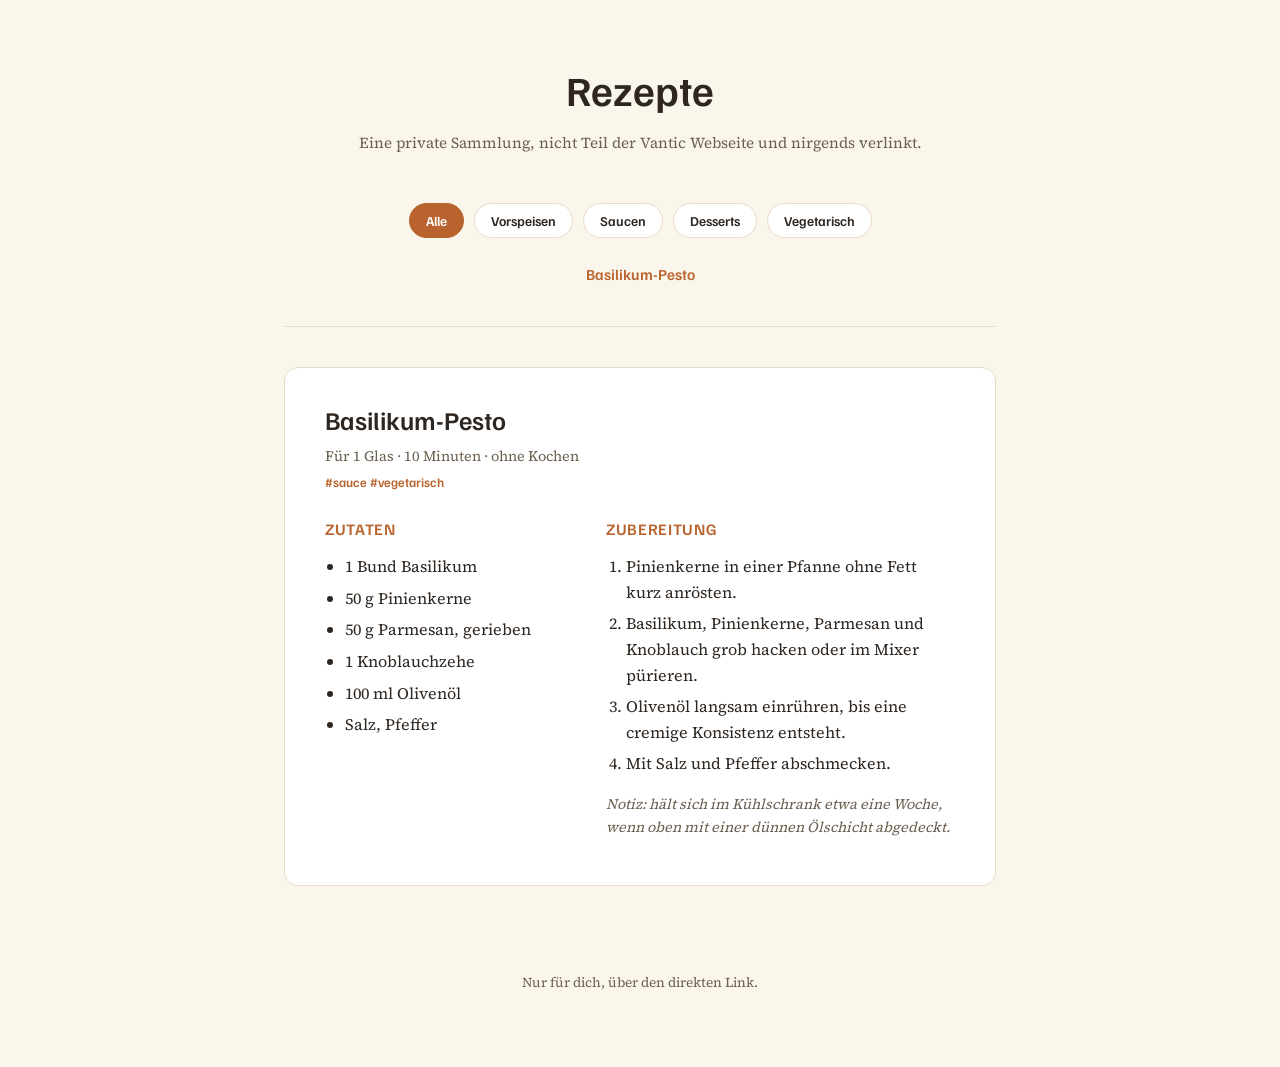
==== site/rezepte/index.html @ f7b03d7f "Add files via upload" ====
<!doctype html>
<html lang="de-CH">
<head>
<meta charset="utf-8">
<meta name="viewport" content="width=device-width, initial-scale=1">
<meta name="robots" content="noindex, nofollow">
<title>Rezepte</title>
<link rel="stylesheet" href="rezepte.css">
</head>
<body>

<header class="wrap kopf">
  <h1>Rezepte</h1>
  <p class="kopf-text">Eine private Sammlung, nicht Teil der Vantic Webseite und nirgends verlinkt.</p>
</header>

<main class="wrap">

  <!--
    Filter: Kategorien sind fest auf vorspeise, sauce, dessert, vegetarisch eingestellt.
    Ein Rezept wird nur angezeigt, wenn es ALLE aktiven Filter als Hashtag trägt.
  -->
  <div class="filter" role="group" aria-label="Rezepte filtern">
    <button type="button" class="filter-btn is-active" data-filter="alle">Alle</button>
    <button type="button" class="filter-btn" data-filter="vorspeise">Vorspeisen</button>
    <button type="button" class="filter-btn" data-filter="sauce">Saucen</button>
    <button type="button" class="filter-btn" data-filter="dessert">Desserts</button>
    <button type="button" class="filter-btn" data-filter="vegetarisch">Vegetarisch</button>
  </div>

  <nav class="inhalt" aria-label="Rezeptübersicht">
    <a href="#basilikum-pesto">Basilikum-Pesto</a>
  </nav>

  <p class="keine-treffer" hidden>Kein Rezept mit dieser Kombination von Filtern.</p>

  <!--
    Neues Rezept hinzufügen:
    1. Diesen ganzen <article class="rezept" id="..."> Block kopieren.
    2. id, Titel, Angaben, Zutaten und Schritte anpassen.
    3. data-tags mit den passenden Kategorien setzen (vorspeise, sauce, dessert, vegetarisch,
       mehrere durch Leerzeichen getrennt, z. B. data-tags="sauce vegetarisch").
    4. Die gleichen Hashtags im <p class="hashtags"> darunter aufführen, z. B. #sauce #vegetarisch.
    5. Oben in der <nav class="inhalt"> einen Link mit #id und Titel ergänzen.
    Hinweis für den Rezept-Skill: Kategorien bitte aus dieser festen Liste wählen
    (vorspeise, sauce, dessert, vegetarisch), damit die Filter greifen. Ein Rezept kann
    auch mehrere Hashtags gleichzeitig haben.
  -->

  <article class="rezept" id="basilikum-pesto" data-tags="sauce vegetarisch">
    <h2>Basilikum-Pesto</h2>
    <p class="angaben">Für 1 Glas &middot; 10 Minuten &middot; ohne Kochen</p>
    <p class="hashtags">#sauce #vegetarisch</p>

    <div class="rezept-grid">
      <div class="zutaten">
        <h3>Zutaten</h3>
        <ul>
          <li>1 Bund Basilikum</li>
          <li>50 g Pinienkerne</li>
          <li>50 g Parmesan, gerieben</li>
          <li>1 Knoblauchzehe</li>
          <li>100 ml Olivenöl</li>
          <li>Salz, Pfeffer</li>
        </ul>
      </div>
      <div class="zubereitung">
        <h3>Zubereitung</h3>
        <ol>
          <li>Pinienkerne in einer Pfanne ohne Fett kurz anrösten.</li>
          <li>Basilikum, Pinienkerne, Parmesan und Knoblauch grob hacken oder im Mixer pürieren.</li>
          <li>Olivenöl langsam einrühren, bis eine cremige Konsistenz entsteht.</li>
          <li>Mit Salz und Pfeffer abschmecken.</li>
        </ol>
        <p class="notiz">Notiz: hält sich im Kühlschrank etwa eine Woche, wenn oben mit einer dünnen Ölschicht abgedeckt.</p>
      </div>
    </div>
  </article>

</main>

<footer class="wrap fuss">
  <p>Nur für dich, über den direkten Link.</p>
</footer>

<script>
(function () {
  var buttons = Array.prototype.slice.call(document.querySelectorAll('.filter-btn'));
  var rezepte = Array.prototype.slice.call(document.querySelectorAll('.rezept'));
  var keineTreffer = document.querySelector('.keine-treffer');
  var aktiv = [];

  function anwenden() {
    var sichtbar = 0;
    rezepte.forEach(function (r) {
      var tags = (r.getAttribute('data-tags') || '').split(/\s+/);
      var passt = aktiv.every(function (f) { return tags.indexOf(f) !== -1; });
      r.hidden = !passt;
      if (passt) sichtbar++;
    });
    keineTreffer.hidden = sichtbar !== 0;
  }

  buttons.forEach(function (btn) {
    btn.addEventListener('click', function () {
      var f = btn.getAttribute('data-filter');
      if (f === 'alle') {
        aktiv = [];
        buttons.forEach(function (b) { b.classList.remove('is-active'); });
        btn.classList.add('is-active');
      } else {
        document.querySelector('[data-filter="alle"]').classList.remove('is-active');
        var i = aktiv.indexOf(f);
        if (i === -1) { aktiv.push(f); btn.classList.add('is-active'); }
        else { aktiv.splice(i, 1); btn.classList.remove('is-active'); }
        if (aktiv.length === 0) document.querySelector('[data-filter="alle"]').classList.add('is-active');
      }
      anwenden();
    });
  });
})();
</script>

</body>
</html>
---- site/rezepte/rezepte.css ----
@font-face { font-family: 'Familjen Grotesk'; font-weight: 600; font-style: normal; font-display: swap; src: url('../assets/fonts/familjen-grotesk-latin-600-normal.woff2') format('woff2'); }
@font-face { font-family: 'Source Serif 4'; font-weight: 400; font-style: normal; font-display: swap; src: url('../assets/fonts/source-serif-4-latin-400-normal.woff2') format('woff2'); }
@font-face { font-family: 'Source Serif 4'; font-weight: 600; font-style: normal; font-display: swap; src: url('../assets/fonts/source-serif-4-latin-600-normal.woff2') format('woff2'); }

:root {
  --papier: #FBF6EC;
  --karte: #FFFFFF;
  --tinte: #2E2620;
  --gedaempft: #6B5F4F;
  --akzent: #B9642E;
  --linie: #E7DCC7;
  --sans: 'Familjen Grotesk', 'Helvetica Neue', Arial, sans-serif;
  --serif: 'Source Serif 4', Georgia, serif;
}

* { box-sizing: border-box; }
body { margin: 0; background: var(--papier); color: var(--tinte); font-family: var(--serif); line-height: 1.6; }
.wrap { max-width: 760px; margin: 0 auto; padding: 0 24px; }

.kopf { padding: 56px 24px 24px; text-align: center; }
.kopf h1 { font-family: var(--sans); font-weight: 600; font-size: clamp(2rem, 5vw, 2.6rem); margin: 0 0 8px; }
.kopf-text { color: var(--gedaempft); margin: 0; font-size: 0.95rem; }

.filter { display: flex; flex-wrap: wrap; gap: 10px; justify-content: center; padding: 24px 0 4px; }
.filter-btn { font-family: var(--sans); font-weight: 600; font-size: 0.85rem; color: var(--tinte); background: var(--karte); border: 1px solid var(--linie); border-radius: 999px; padding: 8px 16px; cursor: pointer; transition: background 0.15s, color 0.15s, border-color 0.15s; }
.filter-btn:hover { border-color: var(--akzent); }
.filter-btn.is-active { background: var(--akzent); border-color: var(--akzent); color: var(--karte); }

.inhalt { display: flex; flex-wrap: wrap; gap: 10px 18px; justify-content: center; padding: 20px 0 40px; border-bottom: 1px solid var(--linie); margin-bottom: 40px; }
.inhalt a { font-family: var(--sans); font-weight: 600; color: var(--akzent); text-decoration: none; font-size: 0.95rem; }
.inhalt a:hover { text-decoration: underline; }

.keine-treffer { text-align: center; color: var(--gedaempft); font-style: italic; margin-bottom: 40px; }

.rezept { background: var(--karte); border: 1px solid var(--linie); border-radius: 14px; padding: 32px clamp(20px, 5vw, 40px); margin-bottom: 32px; scroll-margin-top: 24px; }
.rezept h2 { font-family: var(--sans); font-weight: 600; font-size: 1.6rem; margin: 0 0 4px; }
.angaben { color: var(--gedaempft); font-size: 0.9rem; margin: 0 0 4px; }
.hashtags { color: var(--akzent); font-family: var(--sans); font-weight: 600; font-size: 0.8rem; margin: 0 0 24px; }

.rezept-grid { display: grid; grid-template-columns: 1fr 1.4fr; gap: 32px; }
@media (max-width: 640px) { .rezept-grid { grid-template-columns: 1fr; gap: 20px; } }

.rezept h3 { font-family: var(--sans); font-weight: 600; font-size: 1rem; text-transform: uppercase; letter-spacing: 0.04em; color: var(--akzent); margin: 0 0 12px; }
.zutaten ul, .zubereitung ol { margin: 0; padding-left: 20px; }
.zutaten li, .zubereitung li { margin-bottom: 6px; }
.notiz { margin-top: 16px; font-size: 0.9rem; color: var(--gedaempft); font-style: italic; }

.fuss { text-align: center; padding: 40px 24px 60px; color: var(--gedaempft); font-size: 0.85rem; }
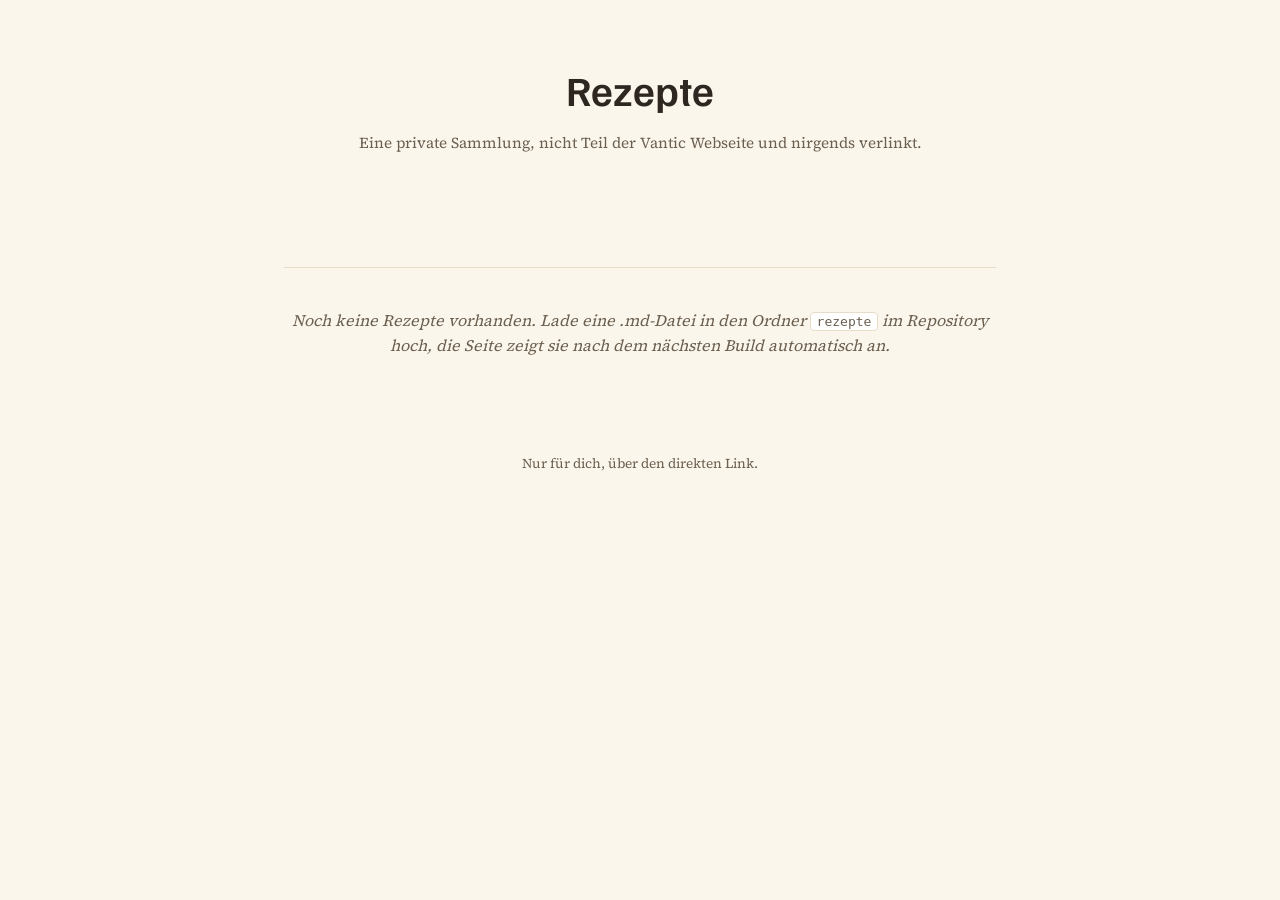
==== commit 4b142eeb: "Add files via upload" ====
--- a/site/rezepte/index.html
+++ b/site/rezepte/index.html
@@ -15,111 +15,18 @@
 </header>
 
 <main class="wrap">
-
-  <!--
-    Filter: Kategorien sind fest auf vorspeise, sauce, dessert, vegetarisch eingestellt.
-    Ein Rezept wird nur angezeigt, wenn es ALLE aktiven Filter als Hashtag trägt.
-  -->
-  <div class="filter" role="group" aria-label="Rezepte filtern">
-    <button type="button" class="filter-btn is-active" data-filter="alle">Alle</button>
-    <button type="button" class="filter-btn" data-filter="vorspeise">Vorspeisen</button>
-    <button type="button" class="filter-btn" data-filter="sauce">Saucen</button>
-    <button type="button" class="filter-btn" data-filter="dessert">Desserts</button>
-    <button type="button" class="filter-btn" data-filter="vegetarisch">Vegetarisch</button>
-  </div>
-
-  <nav class="inhalt" aria-label="Rezeptübersicht">
-    <a href="#basilikum-pesto">Basilikum-Pesto</a>
-  </nav>
-
-  <p class="keine-treffer" hidden>Kein Rezept mit dieser Kombination von Filtern.</p>
-
-  <!--
-    Neues Rezept hinzufügen:
-    1. Diesen ganzen <article class="rezept" id="..."> Block kopieren.
-    2. id, Titel, Angaben, Zutaten und Schritte anpassen.
-    3. data-tags mit den passenden Kategorien setzen (vorspeise, sauce, dessert, vegetarisch,
-       mehrere durch Leerzeichen getrennt, z. B. data-tags="sauce vegetarisch").
-    4. Die gleichen Hashtags im <p class="hashtags"> darunter aufführen, z. B. #sauce #vegetarisch.
-    5. Oben in der <nav class="inhalt"> einen Link mit #id und Titel ergänzen.
-    Hinweis für den Rezept-Skill: Kategorien bitte aus dieser festen Liste wählen
-    (vorspeise, sauce, dessert, vegetarisch), damit die Filter greifen. Ein Rezept kann
-    auch mehrere Hashtags gleichzeitig haben.
-  -->
-
-  <article class="rezept" id="basilikum-pesto" data-tags="sauce vegetarisch">
-    <h2>Basilikum-Pesto</h2>
-    <p class="angaben">Für 1 Glas &middot; 10 Minuten &middot; ohne Kochen</p>
-    <p class="hashtags">#sauce #vegetarisch</p>
-
-    <div class="rezept-grid">
-      <div class="zutaten">
-        <h3>Zutaten</h3>
-        <ul>
-          <li>1 Bund Basilikum</li>
-          <li>50 g Pinienkerne</li>
-          <li>50 g Parmesan, gerieben</li>
-          <li>1 Knoblauchzehe</li>
-          <li>100 ml Olivenöl</li>
-          <li>Salz, Pfeffer</li>
-        </ul>
-      </div>
-      <div class="zubereitung">
-        <h3>Zubereitung</h3>
-        <ol>
-          <li>Pinienkerne in einer Pfanne ohne Fett kurz anrösten.</li>
-          <li>Basilikum, Pinienkerne, Parmesan und Knoblauch grob hacken oder im Mixer pürieren.</li>
-          <li>Olivenöl langsam einrühren, bis eine cremige Konsistenz entsteht.</li>
-          <li>Mit Salz und Pfeffer abschmecken.</li>
-        </ol>
-        <p class="notiz">Notiz: hält sich im Kühlschrank etwa eine Woche, wenn oben mit einer dünnen Ölschicht abgedeckt.</p>
-      </div>
-    </div>
-  </article>
-
+  <div class="filter" id="filter" role="group" aria-label="Rezepte filtern" hidden></div>
+  <nav class="inhalt" id="inhalt" aria-label="Rezeptübersicht" hidden></nav>
+  <p class="hinweis" id="leer" hidden>Noch keine Rezepte vorhanden. Lade eine .md-Datei in den Ordner <code>rezepte</code> im Repository hoch, die Seite zeigt sie nach dem nächsten Build automatisch an.</p>
+  <p class="hinweis" id="keine-treffer" hidden>Kein Rezept mit dieser Kombination von Filtern.</p>
+  <div id="rezepte-liste"></div>
 </main>
 
 <footer class="wrap fuss">
   <p>Nur für dich, über den direkten Link.</p>
 </footer>
 
-<script>
-(function () {
-  var buttons = Array.prototype.slice.call(document.querySelectorAll('.filter-btn'));
-  var rezepte = Array.prototype.slice.call(document.querySelectorAll('.rezept'));
-  var keineTreffer = document.querySelector('.keine-treffer');
-  var aktiv = [];
-
-  function anwenden() {
-    var sichtbar = 0;
-    rezepte.forEach(function (r) {
-      var tags = (r.getAttribute('data-tags') || '').split(/\s+/);
-      var passt = aktiv.every(function (f) { return tags.indexOf(f) !== -1; });
-      r.hidden = !passt;
-      if (passt) sichtbar++;
-    });
-    keineTreffer.hidden = sichtbar !== 0;
-  }
-
-  buttons.forEach(function (btn) {
-    btn.addEventListener('click', function () {
-      var f = btn.getAttribute('data-filter');
-      if (f === 'alle') {
-        aktiv = [];
-        buttons.forEach(function (b) { b.classList.remove('is-active'); });
-        btn.classList.add('is-active');
-      } else {
-        document.querySelector('[data-filter="alle"]').classList.remove('is-active');
-        var i = aktiv.indexOf(f);
-        if (i === -1) { aktiv.push(f); btn.classList.add('is-active'); }
-        else { aktiv.splice(i, 1); btn.classList.remove('is-active'); }
-        if (aktiv.length === 0) document.querySelector('[data-filter="alle"]').classList.add('is-active');
-      }
-      anwenden();
-    });
-  });
-})();
-</script>
+<script src="rezepte.js"></script>
 
 </body>
 </html>
--- a/site/rezepte/rezepte.css
+++ b/site/rezepte/rezepte.css
@@ -30,7 +30,8 @@
 .inhalt a { font-family: var(--sans); font-weight: 600; color: var(--akzent); text-decoration: none; font-size: 0.95rem; }
 .inhalt a:hover { text-decoration: underline; }
 
-.keine-treffer { text-align: center; color: var(--gedaempft); font-style: italic; margin-bottom: 40px; }
+.keine-treffer, .hinweis { text-align: center; color: var(--gedaempft); font-style: italic; margin-bottom: 40px; }
+.hinweis code { font-style: normal; background: var(--karte); border: 1px solid var(--linie); border-radius: 4px; padding: 1px 6px; }
 
 .rezept { background: var(--karte); border: 1px solid var(--linie); border-radius: 14px; padding: 32px clamp(20px, 5vw, 40px); margin-bottom: 32px; scroll-margin-top: 24px; }
 .rezept h2 { font-family: var(--sans); font-weight: 600; font-size: 1.6rem; margin: 0 0 4px; }
@@ -41,6 +42,8 @@
 @media (max-width: 640px) { .rezept-grid { grid-template-columns: 1fr; gap: 20px; } }
 
 .rezept h3 { font-family: var(--sans); font-weight: 600; font-size: 1rem; text-transform: uppercase; letter-spacing: 0.04em; color: var(--akzent); margin: 0 0 12px; }
+.zutaten h4, .zubereitung h4 { font-family: var(--sans); font-weight: 600; font-size: 0.92rem; color: var(--tinte); margin: 16px 0 6px; }
+.zutaten h4:first-child, .zubereitung h4:first-child { margin-top: 0; }
 .zutaten ul, .zubereitung ol { margin: 0; padding-left: 20px; }
 .zutaten li, .zubereitung li { margin-bottom: 6px; }
 .notiz { margin-top: 16px; font-size: 0.9rem; color: var(--gedaempft); font-style: italic; }
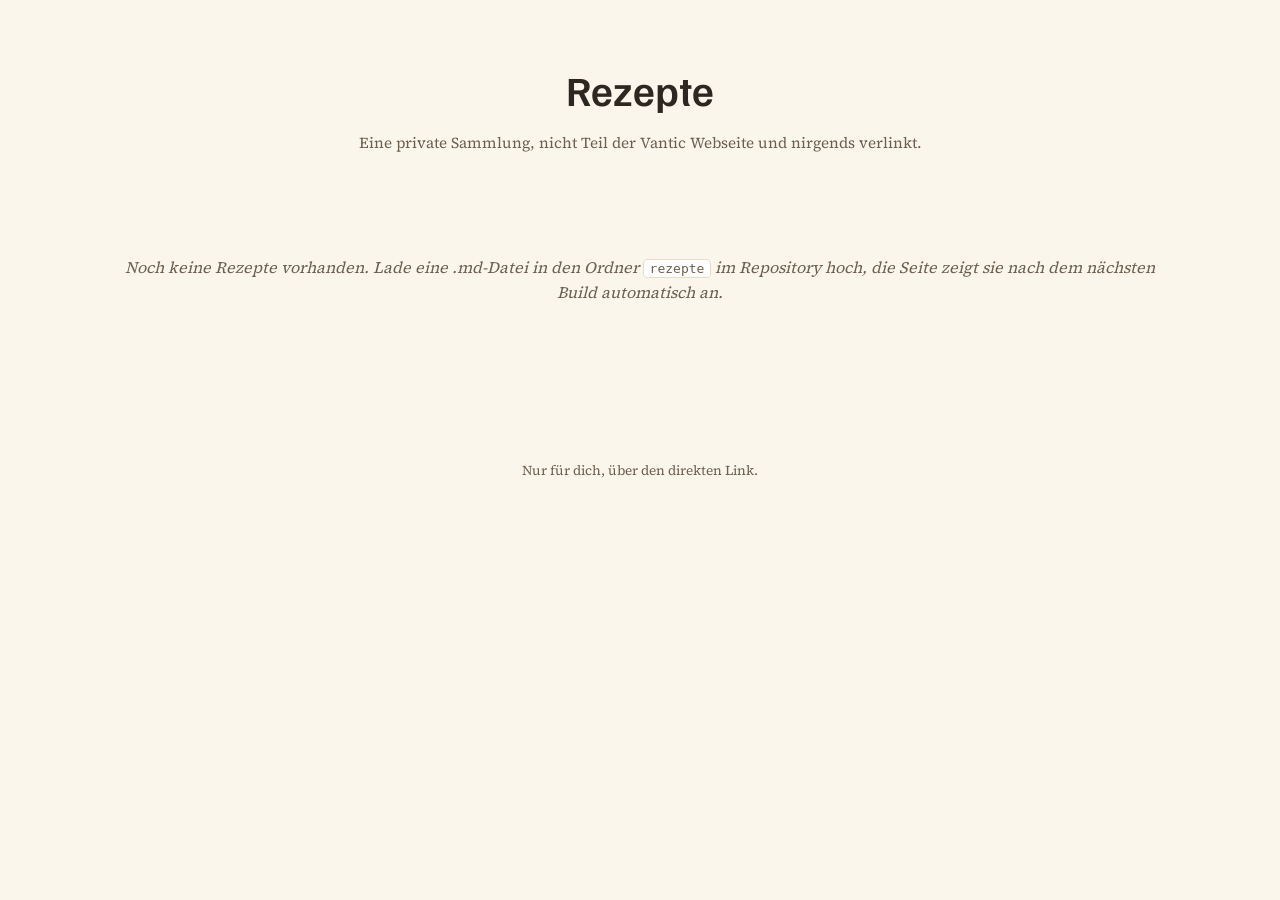
==== commit d04efa74: "Add files via upload" ====
--- a/site/rezepte/index.html
+++ b/site/rezepte/index.html
@@ -9,22 +9,28 @@
 </head>
 <body>
 
-<header class="wrap kopf">
+<header class="wrap-breit kopf">
   <h1>Rezepte</h1>
   <p class="kopf-text">Eine private Sammlung, nicht Teil der Vantic Webseite und nirgends verlinkt.</p>
 </header>
 
-<main class="wrap">
+<main class="wrap-breit">
   <div class="filter" id="filter" role="group" aria-label="Rezepte filtern" hidden></div>
-  <nav class="inhalt" id="inhalt" aria-label="Rezeptübersicht" hidden></nav>
   <p class="hinweis" id="leer" hidden>Noch keine Rezepte vorhanden. Lade eine .md-Datei in den Ordner <code>rezepte</code> im Repository hoch, die Seite zeigt sie nach dem nächsten Build automatisch an.</p>
   <p class="hinweis" id="keine-treffer" hidden>Kein Rezept mit dieser Kombination von Filtern.</p>
-  <div id="rezepte-liste"></div>
+  <div class="grid" id="grid"></div>
 </main>
 
-<footer class="wrap fuss">
+<footer class="wrap-breit fuss">
   <p>Nur für dich, über den direkten Link.</p>
 </footer>
+
+<div class="overlay" id="overlay" hidden>
+  <div class="modal" role="dialog" aria-modal="true" aria-labelledby="modal-titel">
+    <button type="button" class="modal-schliessen" id="modal-schliessen" aria-label="Rezept schliessen">&times;</button>
+    <div id="modal-inhalt"></div>
+  </div>
+</div>
 
 <script src="rezepte.js"></script>
 
--- a/site/rezepte/rezepte.css
+++ b/site/rezepte/rezepte.css
@@ -15,25 +15,39 @@
 
 * { box-sizing: border-box; }
 body { margin: 0; background: var(--papier); color: var(--tinte); font-family: var(--serif); line-height: 1.6; }
-.wrap { max-width: 760px; margin: 0 auto; padding: 0 24px; }
+.wrap-breit { max-width: 1080px; margin: 0 auto; padding: 0 24px; }
 
 .kopf { padding: 56px 24px 24px; text-align: center; }
 .kopf h1 { font-family: var(--sans); font-weight: 600; font-size: clamp(2rem, 5vw, 2.6rem); margin: 0 0 8px; }
 .kopf-text { color: var(--gedaempft); margin: 0; font-size: 0.95rem; }
 
-.filter { display: flex; flex-wrap: wrap; gap: 10px; justify-content: center; padding: 24px 0 4px; }
+.filter { display: flex; flex-wrap: wrap; gap: 10px; justify-content: center; padding: 24px 0 36px; }
 .filter-btn { font-family: var(--sans); font-weight: 600; font-size: 0.85rem; color: var(--tinte); background: var(--karte); border: 1px solid var(--linie); border-radius: 999px; padding: 8px 16px; cursor: pointer; transition: background 0.15s, color 0.15s, border-color 0.15s; }
 .filter-btn:hover { border-color: var(--akzent); }
 .filter-btn.is-active { background: var(--akzent); border-color: var(--akzent); color: var(--karte); }
 
-.inhalt { display: flex; flex-wrap: wrap; gap: 10px 18px; justify-content: center; padding: 20px 0 40px; border-bottom: 1px solid var(--linie); margin-bottom: 40px; }
-.inhalt a { font-family: var(--sans); font-weight: 600; color: var(--akzent); text-decoration: none; font-size: 0.95rem; }
-.inhalt a:hover { text-decoration: underline; }
-
 .keine-treffer, .hinweis { text-align: center; color: var(--gedaempft); font-style: italic; margin-bottom: 40px; }
 .hinweis code { font-style: normal; background: var(--karte); border: 1px solid var(--linie); border-radius: 4px; padding: 1px 6px; }
 
-.rezept { background: var(--karte); border: 1px solid var(--linie); border-radius: 14px; padding: 32px clamp(20px, 5vw, 40px); margin-bottom: 32px; scroll-margin-top: 24px; }
+/* Kachel-Raster, immer drei pro Zeile ab Tablet-Breite */
+.grid { display: grid; grid-template-columns: repeat(3, 1fr); gap: 18px; padding-bottom: 60px; }
+@media (max-width: 820px) { .grid { grid-template-columns: repeat(2, 1fr); } }
+@media (max-width: 540px) { .grid { grid-template-columns: 1fr; } }
+
+.kachel { background: var(--karte); border: 1px solid var(--linie); border-radius: 14px; padding: 22px 20px; cursor: pointer; text-align: left; font: inherit; color: inherit; display: flex; flex-direction: column; gap: 10px; min-height: 108px; transition: border-color 0.15s, transform 0.1s; }
+.kachel:hover { border-color: var(--akzent); }
+.kachel:active { transform: scale(0.99); }
+.kachel-titel { font-family: var(--sans); font-weight: 600; font-size: 1.05rem; margin: 0; }
+.kachel-tags { display: flex; flex-wrap: wrap; gap: 6px; }
+.kachel-tag { font-family: var(--sans); font-weight: 600; font-size: 0.72rem; letter-spacing: 0.02em; color: var(--akzent); background: #FBEEE2; border-radius: 999px; padding: 3px 10px; }
+
+/* Modal mit dem ganzen Rezept */
+.overlay { position: fixed; inset: 0; background: rgba(46, 38, 32, 0.55); display: flex; align-items: flex-start; justify-content: center; padding: 40px 20px; overflow-y: auto; z-index: 10; }
+.overlay[hidden] { display: none; }
+.modal { position: relative; background: var(--papier); border-radius: 16px; max-width: 820px; width: 100%; padding: 40px clamp(20px, 5vw, 48px) 44px; }
+.modal-schliessen { position: absolute; top: 14px; right: 14px; width: 36px; height: 36px; border-radius: 50%; border: 1px solid var(--linie); background: var(--karte); color: var(--tinte); font-size: 1.3rem; line-height: 1; cursor: pointer; }
+.modal-schliessen:hover { border-color: var(--akzent); color: var(--akzent); }
+
 .rezept h2 { font-family: var(--sans); font-weight: 600; font-size: 1.6rem; margin: 0 0 4px; }
 .angaben { color: var(--gedaempft); font-size: 0.9rem; margin: 0 0 4px; }
 .hashtags { color: var(--akzent); font-family: var(--sans); font-weight: 600; font-size: 0.8rem; margin: 0 0 24px; }
